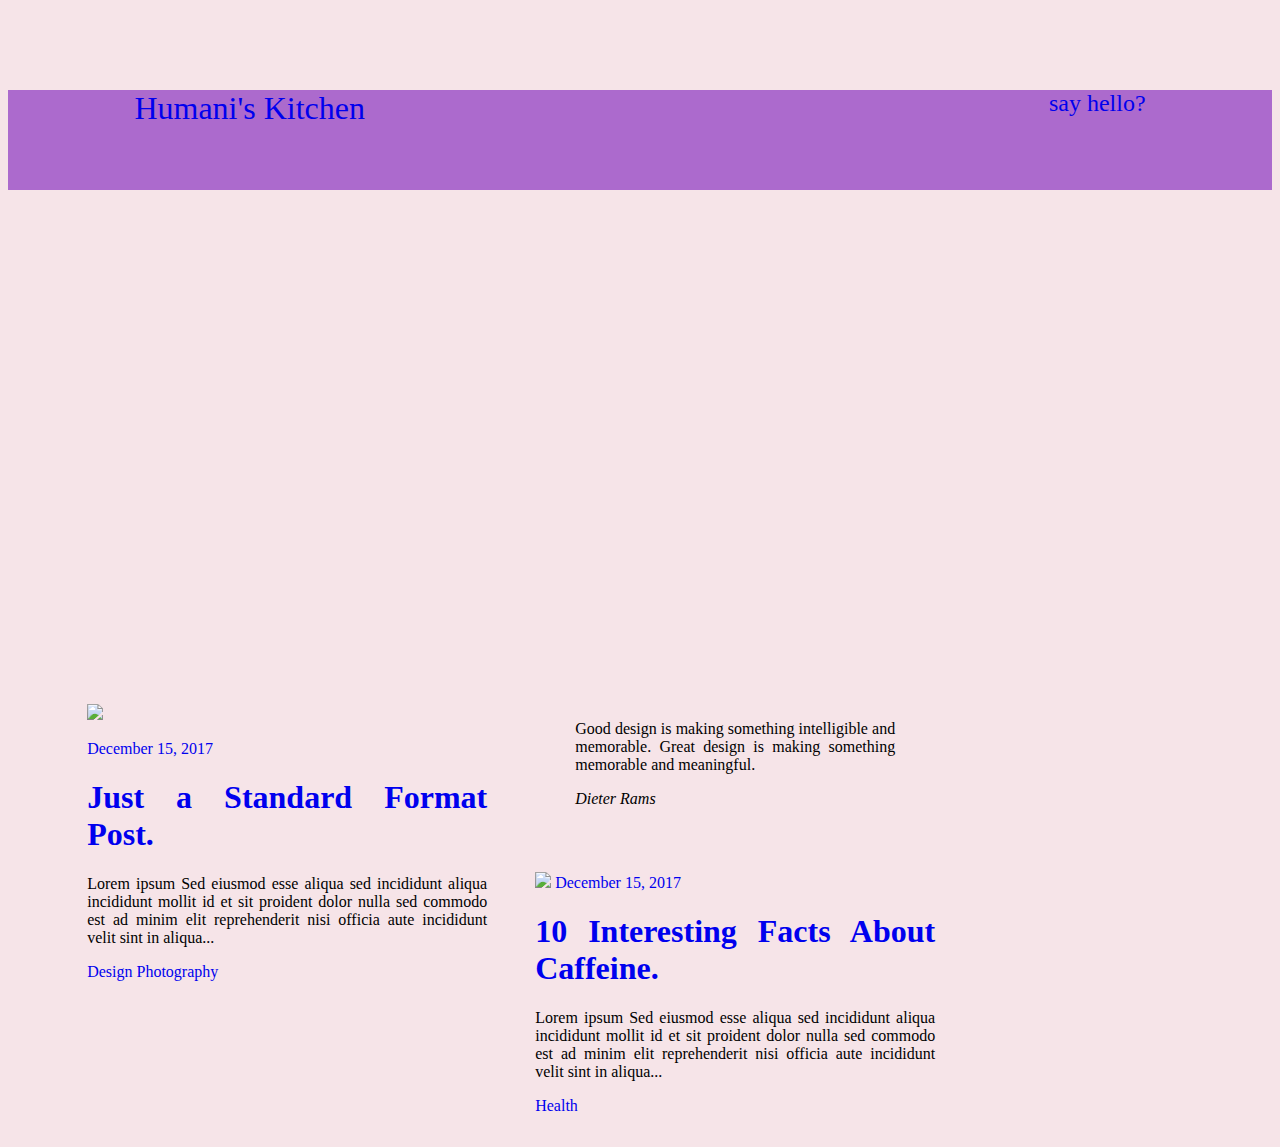
==== index.html @ 086e5c6f "Initial Upload" ====
<!DOCTYPE html>
<html>

<head>
	<title>Humani's Kitchen</title>
	<meta charset="utf-8"  />
	<link rel="stylesheet" href="styles.css">
</head>
<body>
	<nav class="navigation">
		<a class="home" href="#">Humani's Kitchen</a>
		<!-- <ul class="navigation social">
			<li class="navigation"><img width="40px" height="40px" src="images/icons/png/Instagram_icon.png" alt="instagram"></li>
			<li class="navigation"><img width="40px" height="30px" src="images/icons/png/twitter_logo.png" alt="twitter"></li>
			<li class="navigation"><img width="40px" height="40px" src="images/icons/png/kitchenstories.png" alt="kitchenstories"></li>
		</ul> -->
		<a class="say_hello" href="#">say hello?</a>
		</nav>

		<section id="main" class="splash">
			<!-- <img src="images/humani-main.jpg" alt="chef" height="500px" width="565px">	-->
			<!-- <img src="images/humani_main.jpg" alt="chef" height="500px" width="565px">	-->
		</section>

		<section class="recepies"> <!--style="position: relative; height: 600px;"-->

			<article class="entry">
				<img src="images/thumbs/masonry/lamp-400.jpg">

		   	<p><a href="#">December 15, 2017</a></p>

		   	<h1><a href="#">Just a Standard Format Post.</a></h1>

		   	<p class="entry-text">
				    Lorem ipsum Sed eiusmod esse aliqua sed incididunt aliqua incididunt mollit id et sit proident dolor nulla sed
						commodo est ad minim elit reprehenderit nisi officia aute incididunt velit sint in aliqua...
		   	</p>

		   	<a href="#">Design</a>
		   	<a href="#">Photography</a>
			</article>

			<article class="entry">
					<blockquote>
						<p>Good design is making something intelligible and memorable. Great design is making something memorable and meaningful.</p>
						<cite>Dieter Rams</cite>
					</blockquote>
		</article>

		<article class="entry">

			<a href="#"><img src="images/thumbs/masonry/tulips-400.jpg"></a>

			<a href="#">December 15, 2017</a>

			<h1><a href="#">10 Interesting Facts About Caffeine.</a></h1>

			<p>
				Lorem ipsum Sed eiusmod esse aliqua sed incididunt aliqua incididunt mollit id et sit proident dolor nulla sed commodo
				 est ad minim elit reprehenderit nisi officia aute incididunt velit sint in aliqua...
			</p>
			<a href="#">Health</a>
		</article>

	</section>
</body>
</html>
---- styles.css ----
body {
  background-color: #F6E4E8;
  background-image: url("images/humani_main.jpg");
  background-repeat: space;
  }

nav {
  width: 80%; padding-left: 10%; padding-right: 10%;
  height: 100px; background-color: #AC6ACD;
  position: sticky; top: 10%;
  }

.navigation {
  display: inline-block;
}
.say_hello {
  float: right; text-decoration: none;
  font-family: Slyfaen; font-size: 1.5em;
}
.home {
  font-size: 2em;
  text-decoration: none;
}
.social {
  float: right;
}

#main {
  width: 100%; height: 500px;

}
.splash {
  background-image: url( );
}
a {
  text-decoration: none;
}
a.visited {
  text-decoration: none;
}

.recepies {
  padding-top: 5em; width: 90%; padding-left: 5%; padding-right: 5%;
}
.entry {
  float: left; width: 400px; text-align: justify;
  padding: 1em;
  /*box-shadow x y blur radius rgba(r, g, b,transparency)*/
/*  box-shadow: 0 0 8px 2px rgba(92, 128, 148, 0.2);*/
  margin: auto 1em 1em auto;
}
.entry:hover {
  box-shadow: 0 0 8px 2px rgba(92, 128, 148, 0.5);
}
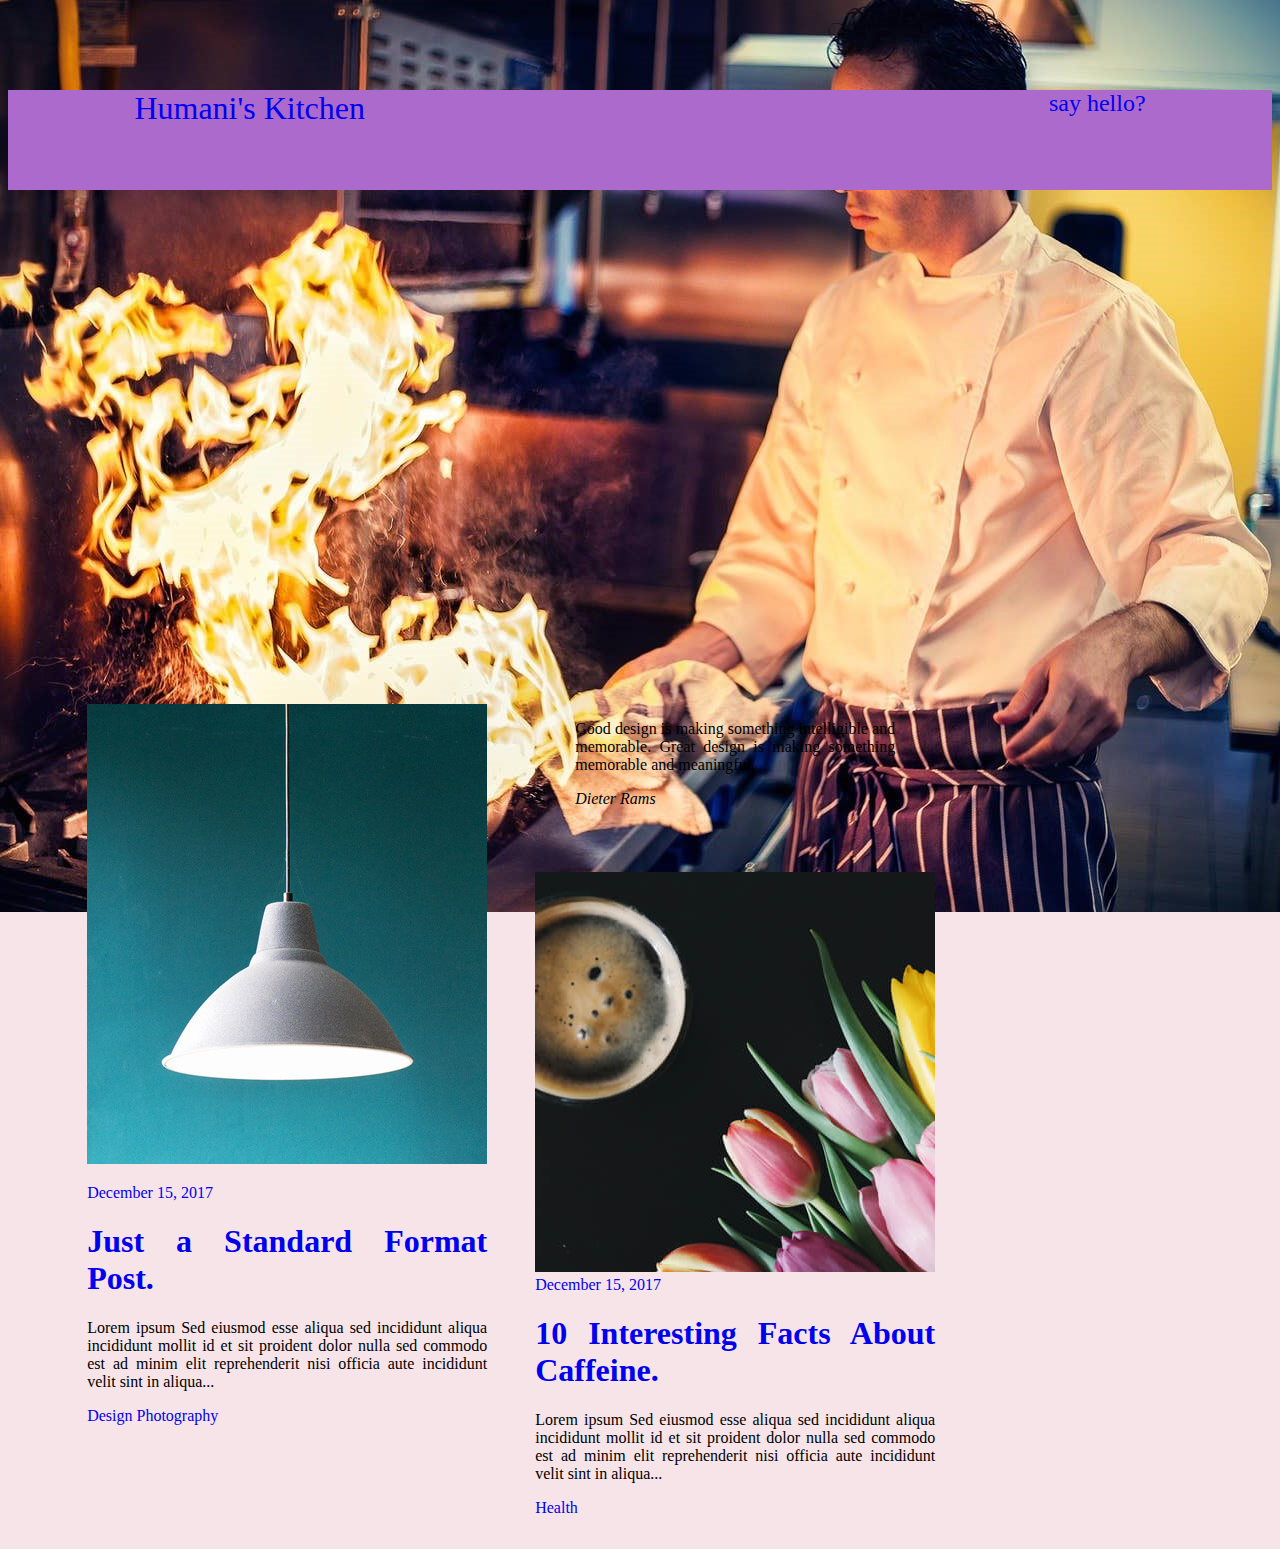
==== commit e2dbf6db: "Update index.html" ====
--- a/index.html
+++ b/index.html
@@ -18,7 +18,7 @@
 		</nav>
 
 		<section id="main" class="splash">
-			<!-- <img src="images/humani-main.jpg" alt="chef" height="500px" width="565px">	-->
+			<img src="images/humani-main.jpg" alt="chef" height="500px" width="565px">
 			<!-- <img src="images/humani_main.jpg" alt="chef" height="500px" width="565px">	-->
 		</section>
 
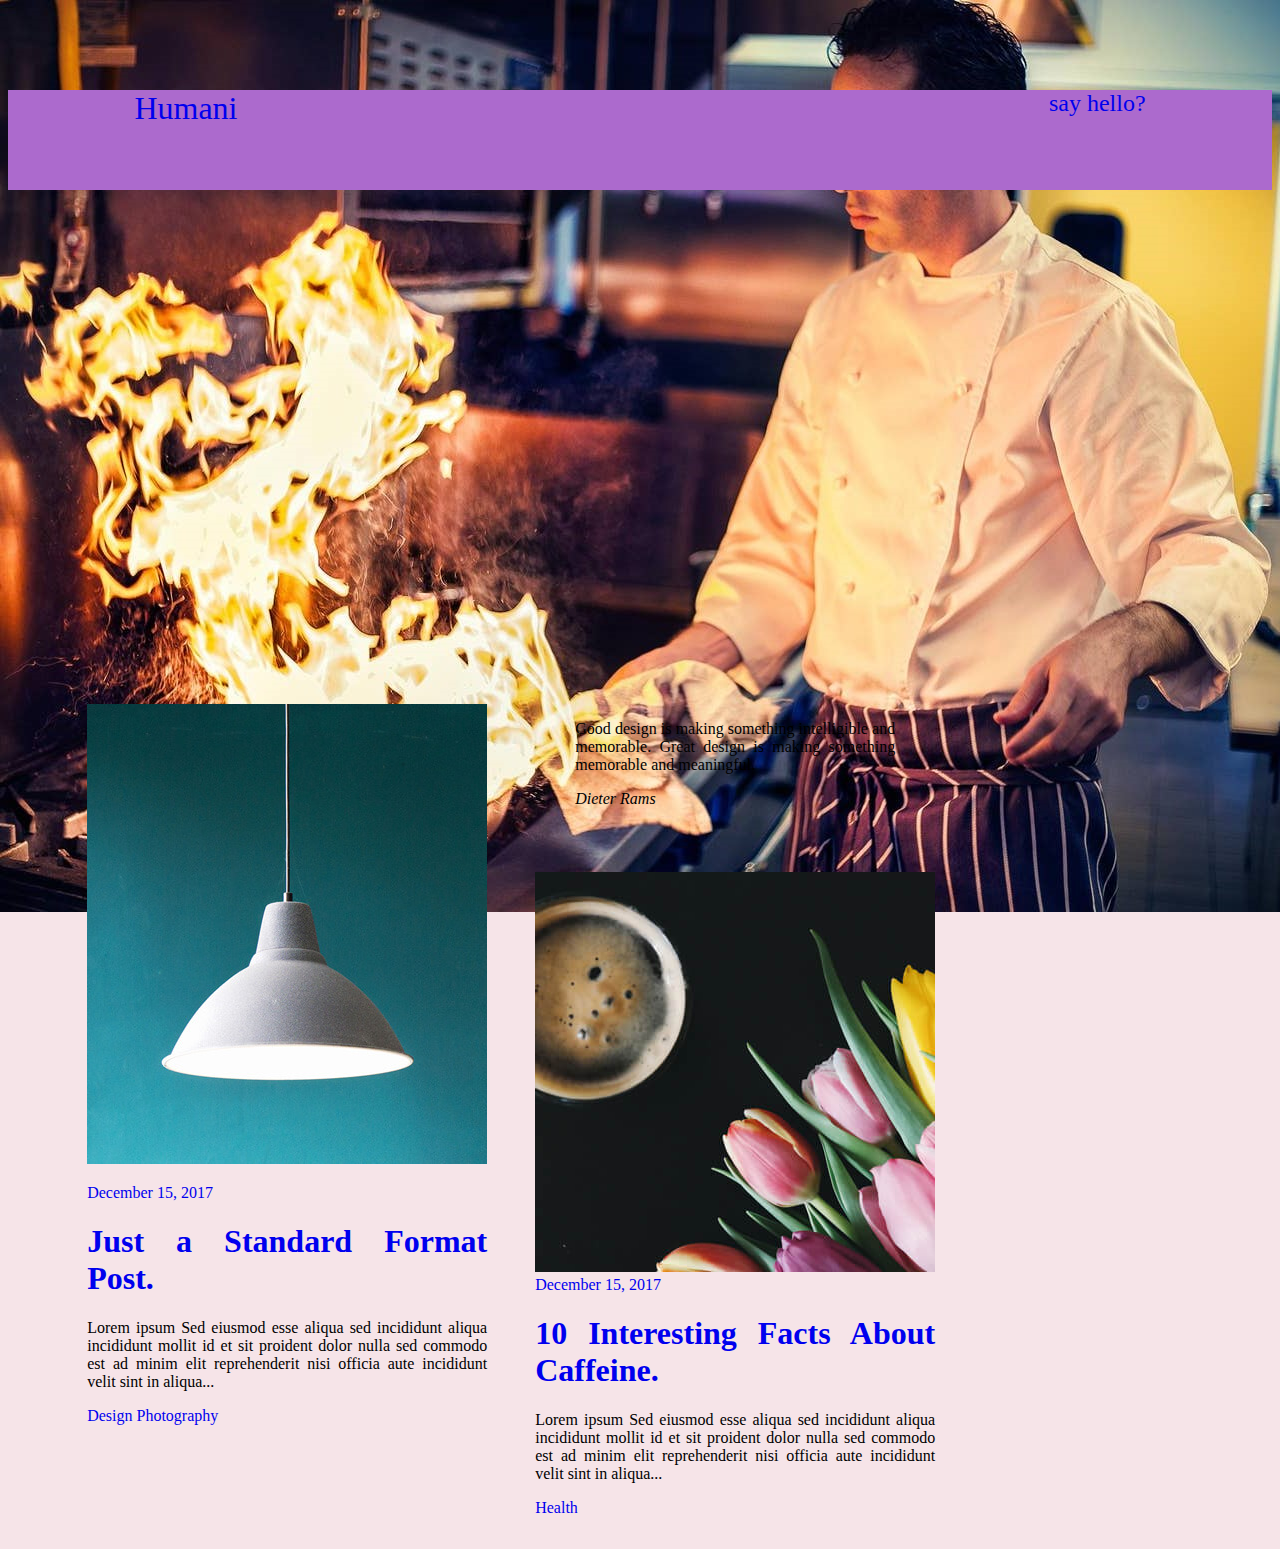
==== commit 1c38e581: "Update index.html" ====
--- a/index.html
+++ b/index.html
@@ -8,7 +8,7 @@
 </head>
 <body>
 	<nav class="navigation">
-		<a class="home" href="#">Humani's Kitchen</a>
+		<a class="home" href="#">Humani</a>
 		<!-- <ul class="navigation social">
 			<li class="navigation"><img width="40px" height="40px" src="images/icons/png/Instagram_icon.png" alt="instagram"></li>
 			<li class="navigation"><img width="40px" height="30px" src="images/icons/png/twitter_logo.png" alt="twitter"></li>
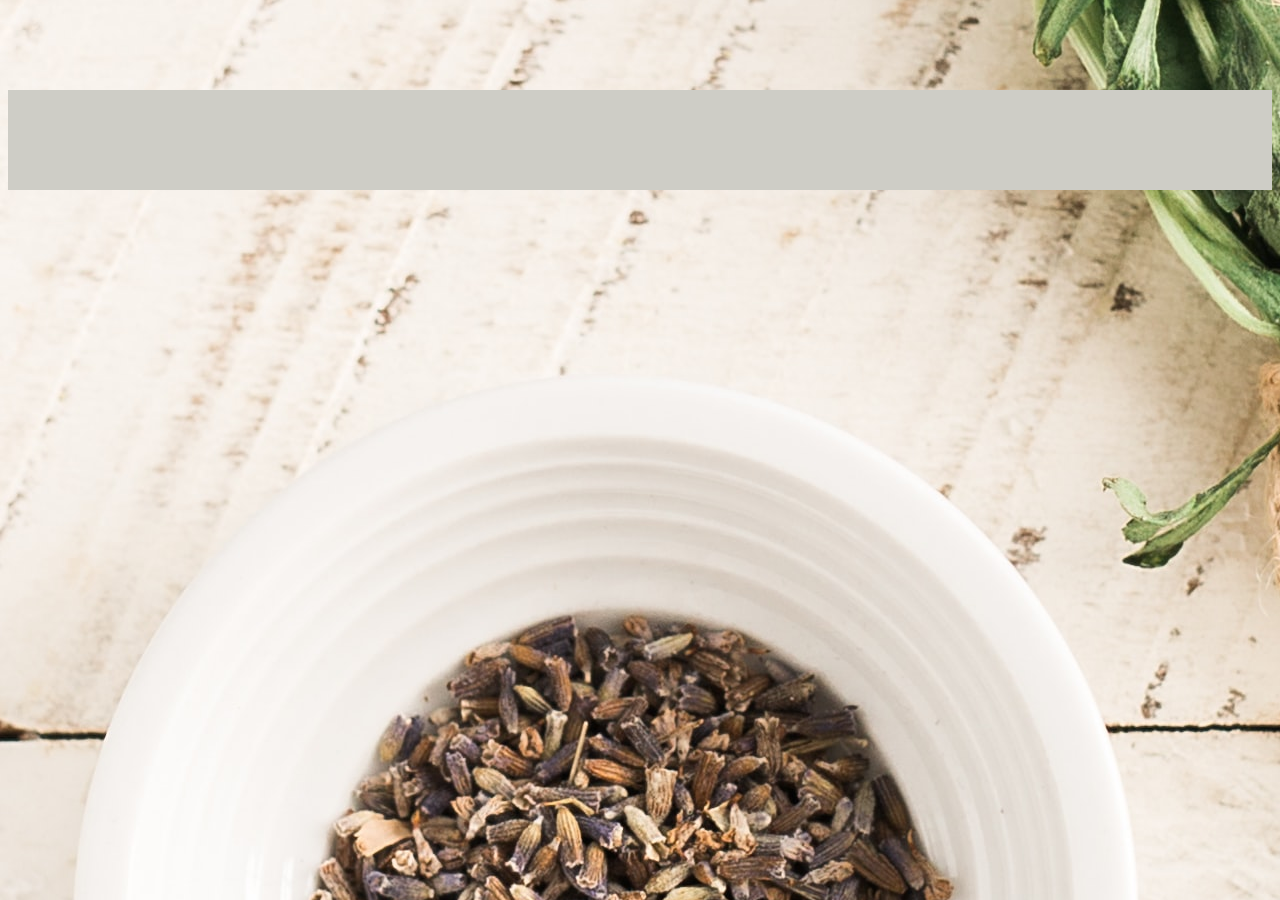
==== commit 2d95281c: "Clear kitchen html" ====
--- a/index.html
+++ b/index.html
@@ -2,19 +2,13 @@
 <html>
 
 <head>
-	<title>Humani's Kitchen</title>
+	<title>Home Page</title>
 	<meta charset="utf-8"  />
 	<link rel="stylesheet" href="styles.css">
 </head>
 <body>
 	<nav class="navigation">
-		<a class="home" href="#">Humani</a>
-		<!-- <ul class="navigation social">
-			<li class="navigation"><img width="40px" height="40px" src="images/icons/png/Instagram_icon.png" alt="instagram"></li>
-			<li class="navigation"><img width="40px" height="30px" src="images/icons/png/twitter_logo.png" alt="twitter"></li>
-			<li class="navigation"><img width="40px" height="40px" src="images/icons/png/kitchenstories.png" alt="kitchenstories"></li>
-		</ul> -->
-		<a class="say_hello" href="#">say hello?</a>
+
 		</nav>
 
 		<section id="main" class="splash">
@@ -24,43 +18,7 @@
 
 		<section class="recepies"> <!--style="position: relative; height: 600px;"-->
 
-			<article class="entry">
-				<img src="images/thumbs/masonry/lamp-400.jpg">
 
-		   	<p><a href="#">December 15, 2017</a></p>
-
-		   	<h1><a href="#">Just a Standard Format Post.</a></h1>
-
-		   	<p class="entry-text">
-				    Lorem ipsum Sed eiusmod esse aliqua sed incididunt aliqua incididunt mollit id et sit proident dolor nulla sed
-						commodo est ad minim elit reprehenderit nisi officia aute incididunt velit sint in aliqua...
-		   	</p>
-
-		   	<a href="#">Design</a>
-		   	<a href="#">Photography</a>
-			</article>
-
-			<article class="entry">
-					<blockquote>
-						<p>Good design is making something intelligible and memorable. Great design is making something memorable and meaningful.</p>
-						<cite>Dieter Rams</cite>
-					</blockquote>
-		</article>
-
-		<article class="entry">
-
-			<a href="#"><img src="images/thumbs/masonry/tulips-400.jpg"></a>
-
-			<a href="#">December 15, 2017</a>
-
-			<h1><a href="#">10 Interesting Facts About Caffeine.</a></h1>
-
-			<p>
-				Lorem ipsum Sed eiusmod esse aliqua sed incididunt aliqua incididunt mollit id et sit proident dolor nulla sed commodo
-				 est ad minim elit reprehenderit nisi officia aute incididunt velit sint in aliqua...
-			</p>
-			<a href="#">Health</a>
-		</article>
 
 	</section>
 </body>
--- a/styles.css
+++ b/styles.css
@@ -1,12 +1,13 @@
 body {
-  background-color: #F6E4E8;
-  background-image: url("images/humani_main.jpg");
-  background-repeat: space;
+  background-color: #F1F1EC;
+  background-image: ;
+  /*background-repeat: space;*/
+  background: no-repeat center url("images/brooke-lark-kXQ3J7_2fpc-unsplash.jpg");
   }
 
 nav {
   width: 80%; padding-left: 10%; padding-right: 10%;
-  height: 100px; background-color: #AC6ACD;
+  height: 100px; background-color: #CECDC6;
   position: sticky; top: 10%;
   }
 
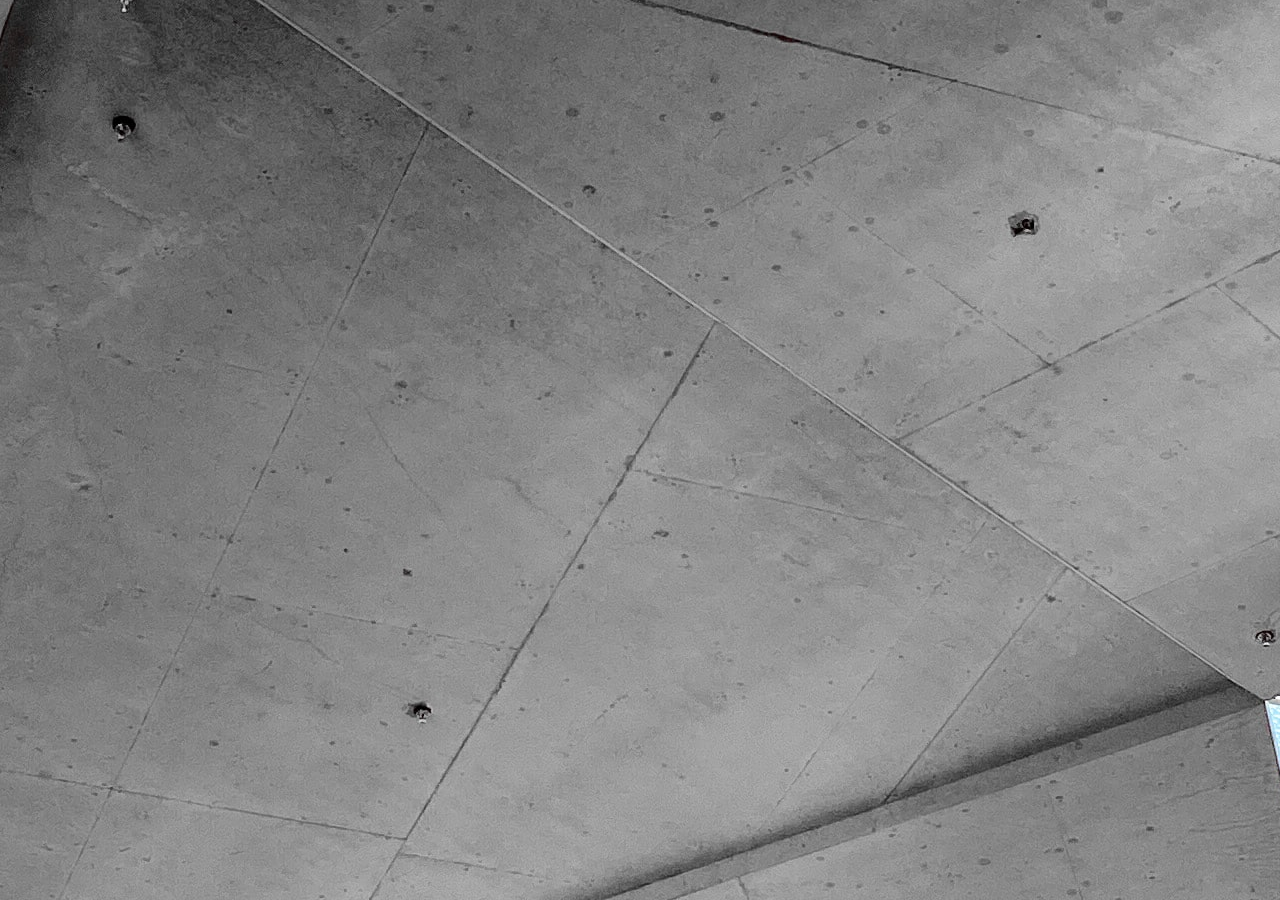
==== commit 46dc92a3: "images" ====
--- a/index.html
+++ b/index.html
@@ -11,10 +11,6 @@
 
 		</nav>
 
-		<section id="main" class="splash">
-			<img src="images/humani-main.jpg" alt="chef" height="500px" width="565px">
-			<!-- <img src="images/humani_main.jpg" alt="chef" height="500px" width="565px">	-->
-		</section>
 
 		<section class="recepies"> <!--style="position: relative; height: 600px;"-->
 
--- a/styles.css
+++ b/styles.css
@@ -2,54 +2,5 @@
   background-color: #F1F1EC;
   background-image: ;
   /*background-repeat: space;*/
-  background: no-repeat center url("images/brooke-lark-kXQ3J7_2fpc-unsplash.jpg");
+  background: no-repeat center url("images/damon-zaidmus.jpg");
   }
-
-nav {
-  width: 80%; padding-left: 10%; padding-right: 10%;
-  height: 100px; background-color: #CECDC6;
-  position: sticky; top: 10%;
-  }
-
-.navigation {
-  display: inline-block;
-}
-.say_hello {
-  float: right; text-decoration: none;
-  font-family: Slyfaen; font-size: 1.5em;
-}
-.home {
-  font-size: 2em;
-  text-decoration: none;
-}
-.social {
-  float: right;
-}
-
-#main {
-  width: 100%; height: 500px;
-
-}
-.splash {
-  background-image: url( );
-}
-a {
-  text-decoration: none;
-}
-a.visited {
-  text-decoration: none;
-}
-
-.recepies {
-  padding-top: 5em; width: 90%; padding-left: 5%; padding-right: 5%;
-}
-.entry {
-  float: left; width: 400px; text-align: justify;
-  padding: 1em;
-  /*box-shadow x y blur radius rgba(r, g, b,transparency)*/
-/*  box-shadow: 0 0 8px 2px rgba(92, 128, 148, 0.2);*/
-  margin: auto 1em 1em auto;
-}
-.entry:hover {
-  box-shadow: 0 0 8px 2px rgba(92, 128, 148, 0.5);
-}
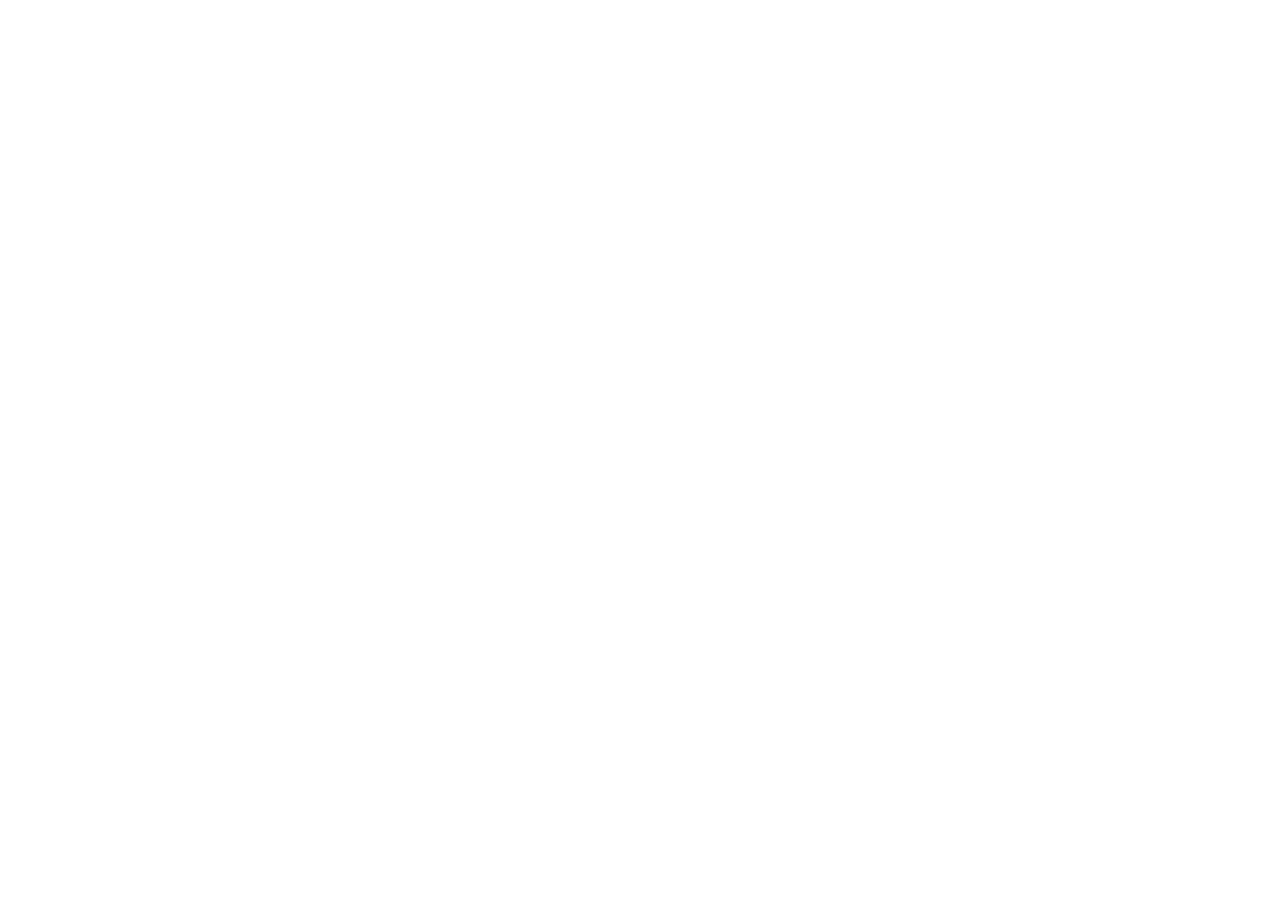
==== commit f78bb084: "image" ====
--- a/index.html
+++ b/index.html
@@ -8,14 +8,10 @@
 </head>
 <body>
 	<nav class="navigation">
-
 		</nav>
 
 
 		<section class="recepies"> <!--style="position: relative; height: 600px;"-->
-
-
-
 	</section>
 </body>
 </html>
--- a/styles.css
+++ b/styles.css
@@ -2,5 +2,5 @@
   background-color: #F1F1EC;
   background-image: ;
   /*background-repeat: space;*/
-  background: no-repeat center url("images/damon-zaidmus.jpg");
+  background: no-repeat center url("https://github.com/sir-Humani/sir-Humani.github.io/blob/master/images/damon-zaidmus.jpg");
   }
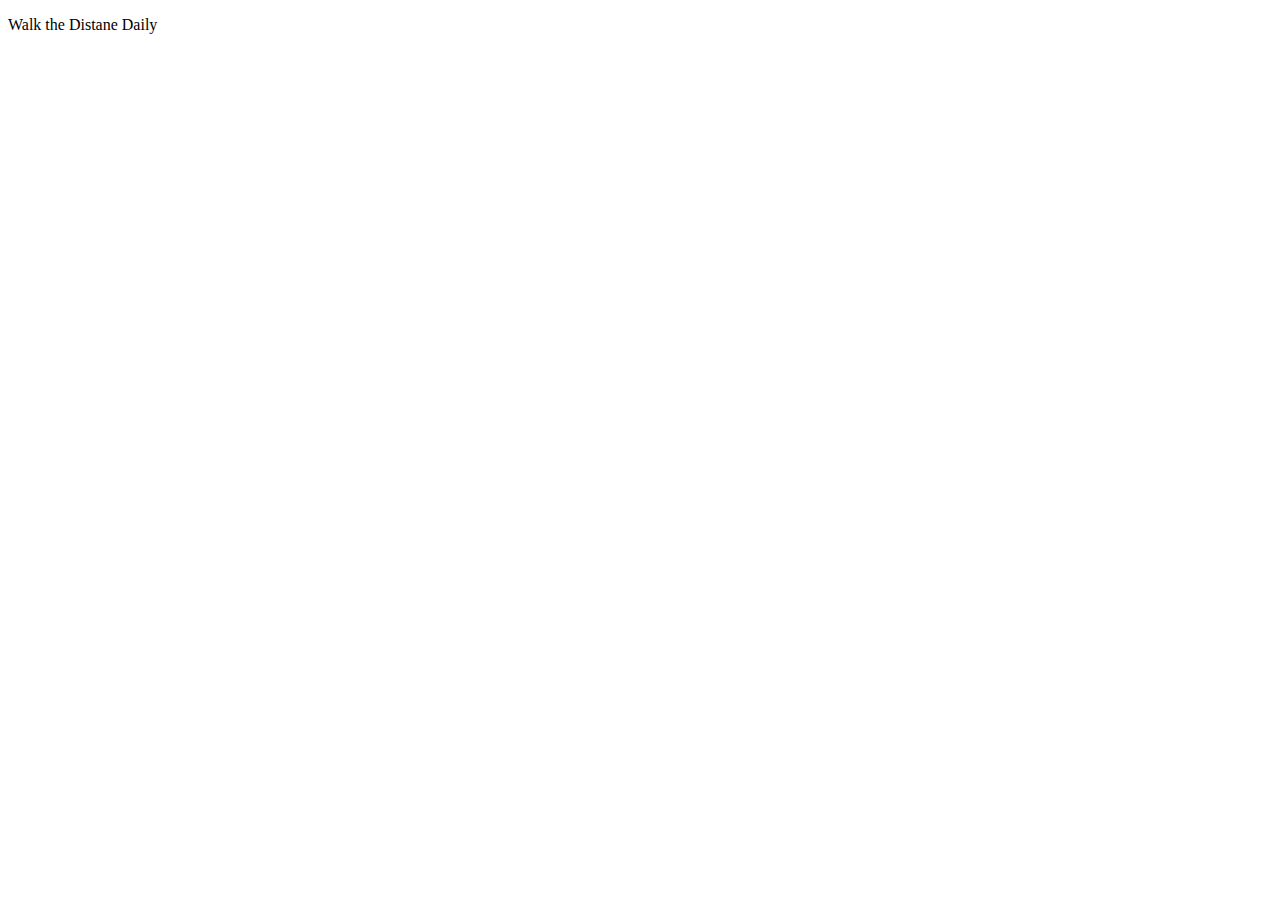
==== commit f9708f7c: "Update index.html" ====
--- a/index.html
+++ b/index.html
@@ -10,8 +10,6 @@
 	<nav class="navigation">
 		</nav>
 
-
-		<section class="recepies"> <!--style="position: relative; height: 600px;"-->
-	</section>
+<p>Walk the Distane Daily</p>
 </body>
 </html>
--- a/styles.css
+++ b/styles.css
@@ -2,5 +2,5 @@
   background-color: #F1F1EC;
   background-image: ;
   /*background-repeat: space;*/
-  background: no-repeat center url("https://github.com/sir-Humani/sir-Humani.github.io/blob/master/images/damon-zaidmus.jpg");
+  background: no-repeat center url("https://raw.githubusercontent.com/sir-Humani/sir-Humani.github.io/master/images/kaue-fonseca.jpg");
   }
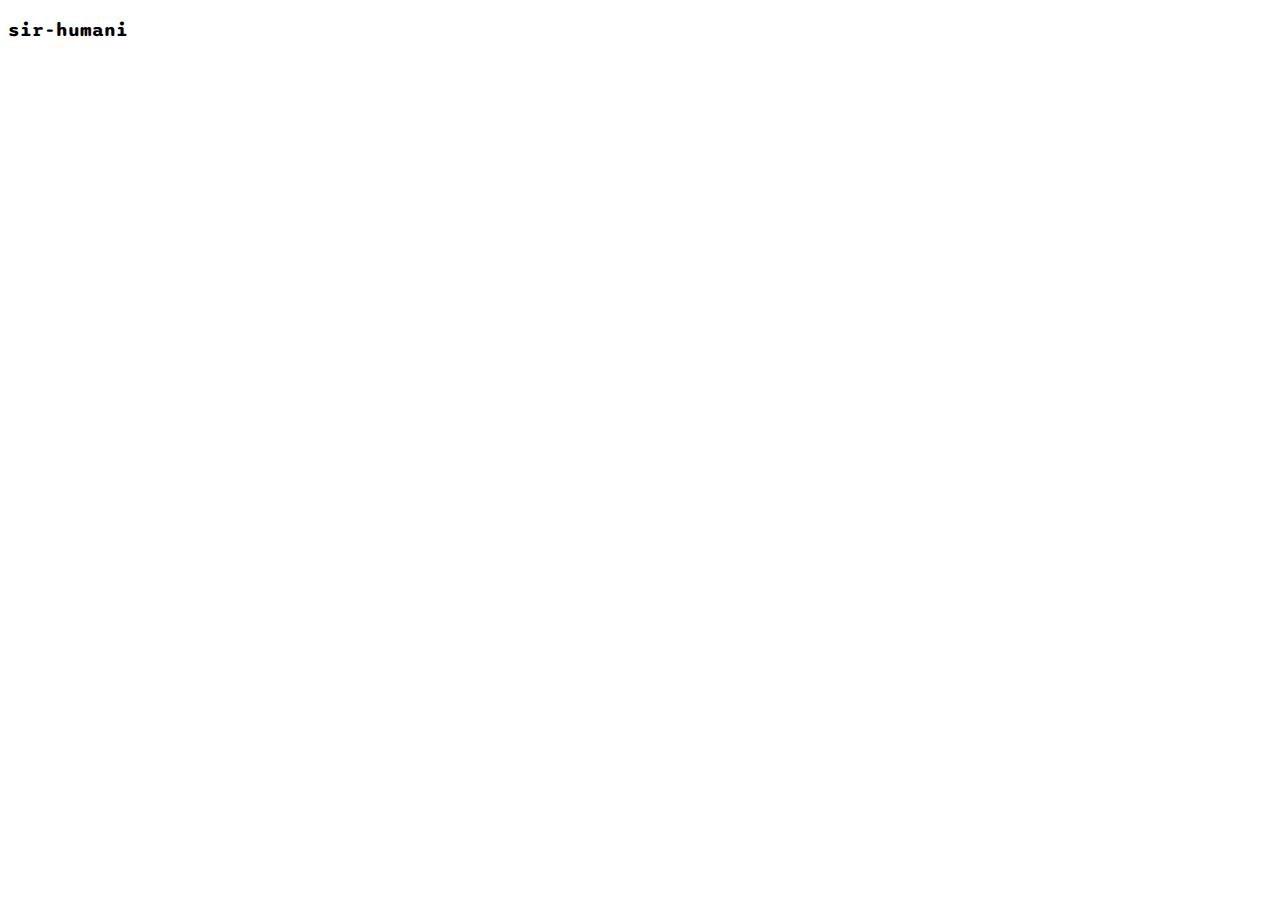
==== commit e07b357a: "Republish with welcoming text" ====
--- a/index.html
+++ b/index.html
@@ -1,15 +1,15 @@
 <!DOCTYPE html>
-<html>
+<html lang="en" dir="ltr">
+	<head>
+		<meta charset="utf-8">
 
-<head>
-	<title>Home Page</title>
-	<meta charset="utf-8"  />
-	<link rel="stylesheet" href="styles.css">
-</head>
-<body>
-	<nav class="navigation">
-		</nav>
+		<!--Styling-->
+		<link rel="stylesheet" href="styles.css">
+		<link href="https://fonts.googleapis.com/css2?family=Sono:wght@300&display=swap" rel="stylesheet">
 
-<p>Walk the Distane Daily</p>
-</body>
+		<title></title>
+	</head>
+	<body>
+		<h3>sir-humani</h3>
+	</body>
 </html>
--- a/styles.css
+++ b/styles.css
@@ -1,6 +1,6 @@
-body {
-  background-color: #F1F1EC;
-  background-image: ;
-  /*background-repeat: space;*/
-  background: no-repeat center url("https://raw.githubusercontent.com/sir-Humani/sir-Humani.github.io/master/images/kaue-fonseca.jpg");
-  }
+body{
+
+}
+h3{
+  font-family: 'Sono', sans-serif;
+}
